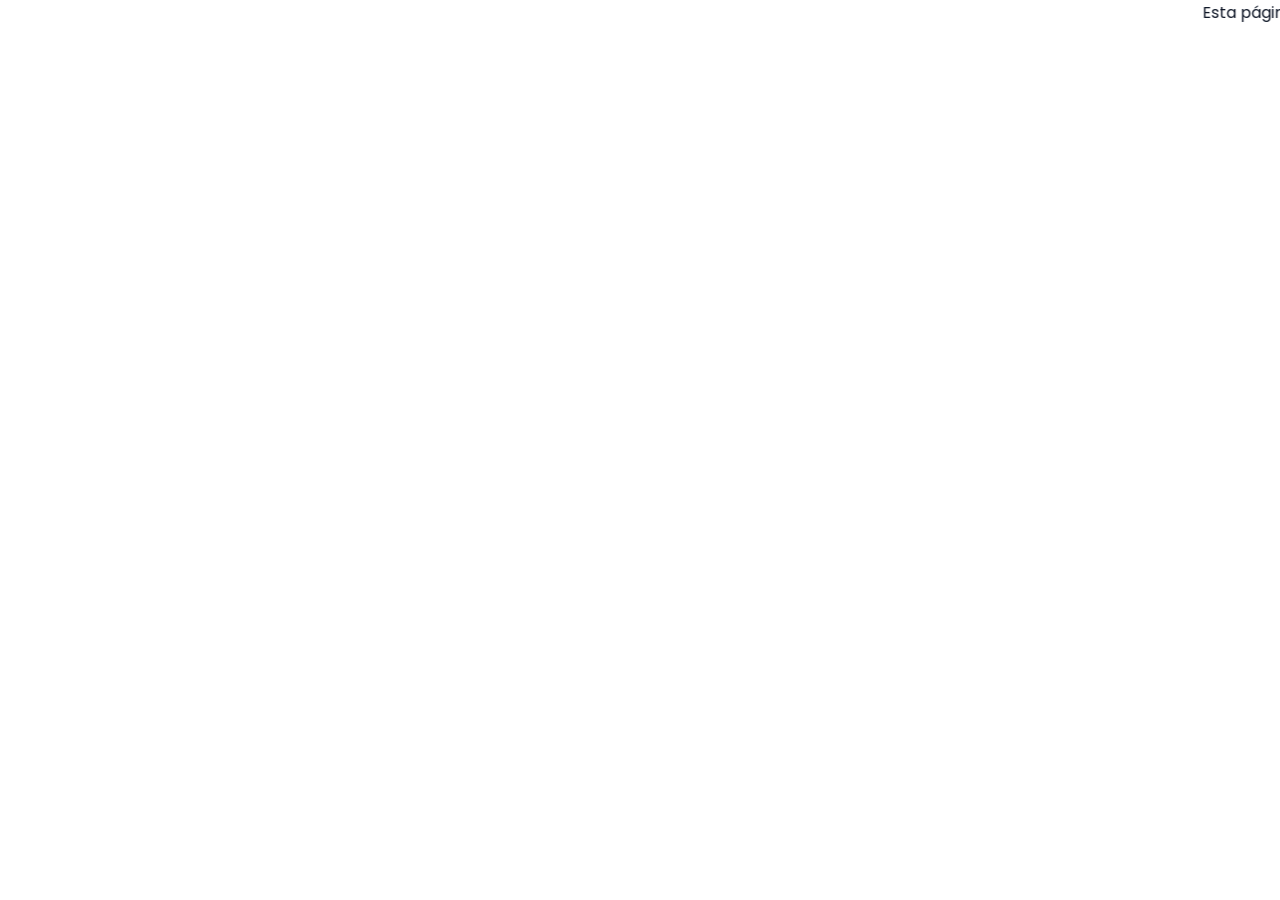
==== index.html @ 63342a6b "esquema base Para trabajo colaborativo" ====
<!DOCTYPE html>
<html lang="es">
<head>
  <meta charset="UTF-8">
  <meta name="viewport" content="width=device-width, initial-scale=1.0">
  <title>Landing Page — Proyecto Tesis</title>
  <link rel="preconnect" href="https://fonts.googleapis.com">
  <link rel="preconnect" href="https://fonts.gstatic.com" crossorigin>
  <link href="https://fonts.googleapis.com/css2?family=Poppins:wght@400;500;600;700&display=swap" rel="stylesheet">
  <link rel="stylesheet" href="styles/global.css">
  <link rel="stylesheet" href="styles/landing.css">
</head>
<body>

  <marquee>Esta página es responsabilidad de: Ruth Nayeli Antón Tasayco</marquee>

  <header>
    <!-- Header compartido -->
  </header>

  <main>
    <!-- Contenido de Landing Page -->
  </main>

  <footer>
    <!-- Footer compartido -->
  </footer>

  <script src="scripts/global.js"></script>
  <script src="scripts/landing.js"></script>
</body>
</html>
---- styles/global.css ----
/* ─── FUENTE (respaldo por si el CDN tarda) ─────────────────────────── */
@import url('https://fonts.googleapis.com/css2?family=Poppins:wght@400;500;600;700&display=swap');

/* ─── VARIABLES ─────────────────────────────────────────────────────── */
:root {
  /* Colores principales */
  --violeta:        #4F39F6;
  --verde:          #00A63E;
  --negro:          #101828;
  --morado:         #9810FA;

  /* Colores de apoyo */
  --gris:           #989696;
  --verde-claro:    #DBFCE7;
  --naranja:        #E17100;
  --amarillo-claro: #FEF3C6;

  /* Tipografía */
  --fuente: 'Poppins', sans-serif;

  /* Espaciados */
  --espacio-s: 8px;
  --espacio-m: 16px;
  --espacio-l: 32px;

  /* Bordes */
  --radio-card: 12px;
  --radio-btn:  8px;
}

/* ─── RESET ─────────────────────────────────────────────────────────── */
*, *::before, *::after {
  box-sizing: border-box;
  margin: 0;
  padding: 0;
}

html {
  font-size: 16px;
  scroll-behavior: smooth;
}

body {
  font-family: var(--fuente);
  color: var(--negro);
  background-color: #ffffff;
  line-height: 1.6;
  -webkit-font-smoothing: antialiased;
}

img, video {
  max-width: 100%;
  display: block;
}

a {
  text-decoration: none;
  color: inherit;
}

ul, ol {
  list-style: none;
}

button {
  font-family: var(--fuente);
  cursor: pointer;
  border: none;
  background: none;
}

input, textarea, select {
  font-family: var(--fuente);
  font-size: 1rem;
  outline: none;
  border: none;
}

h1, h2, h3, h4, h5, h6 {
  font-weight: 600;
  line-height: 1.2;
}
---- styles/landing.css ----
/* ─── Landing Page ──────────────────────────────────────────────────────
   Responsable: Ruth Nayeli Antón Tasayco
   Propiedad exclusiva. No editar fuera de esta rama.
─────────────────────────────────────────────────────────────────── */
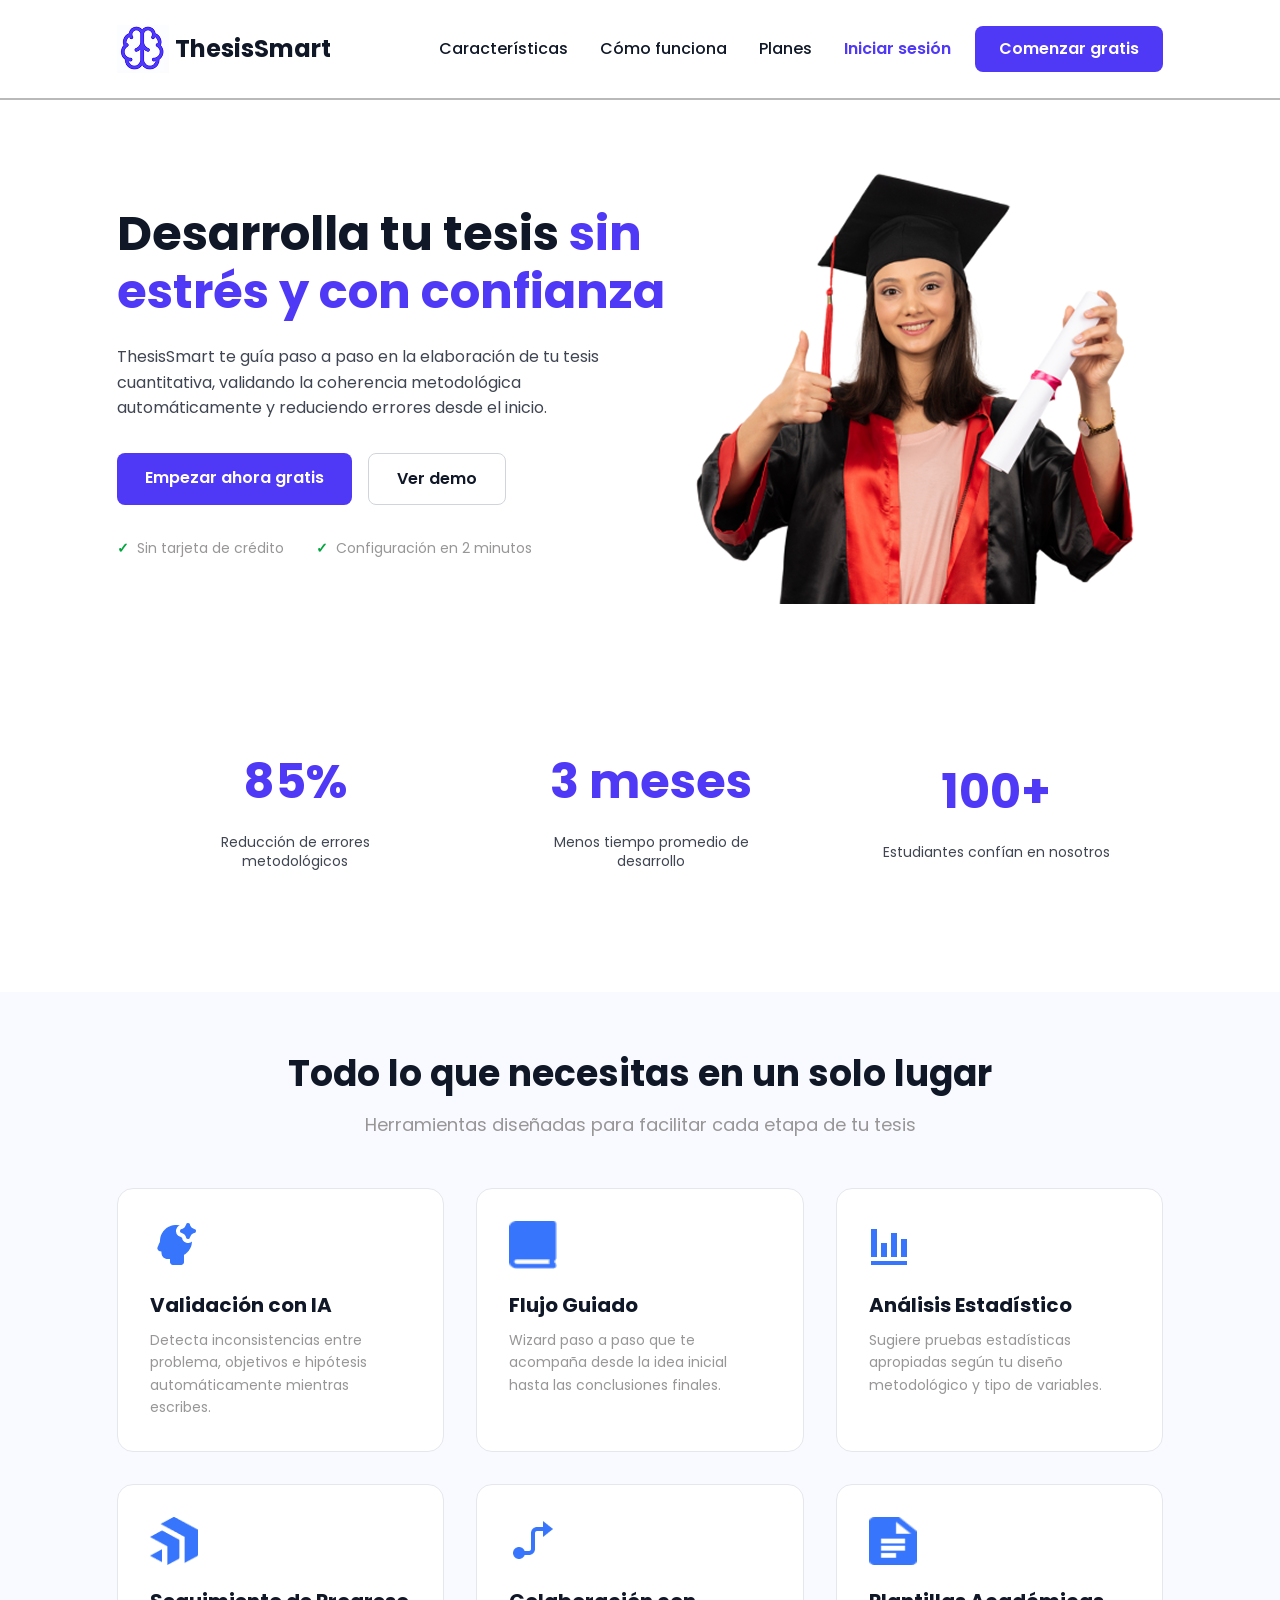
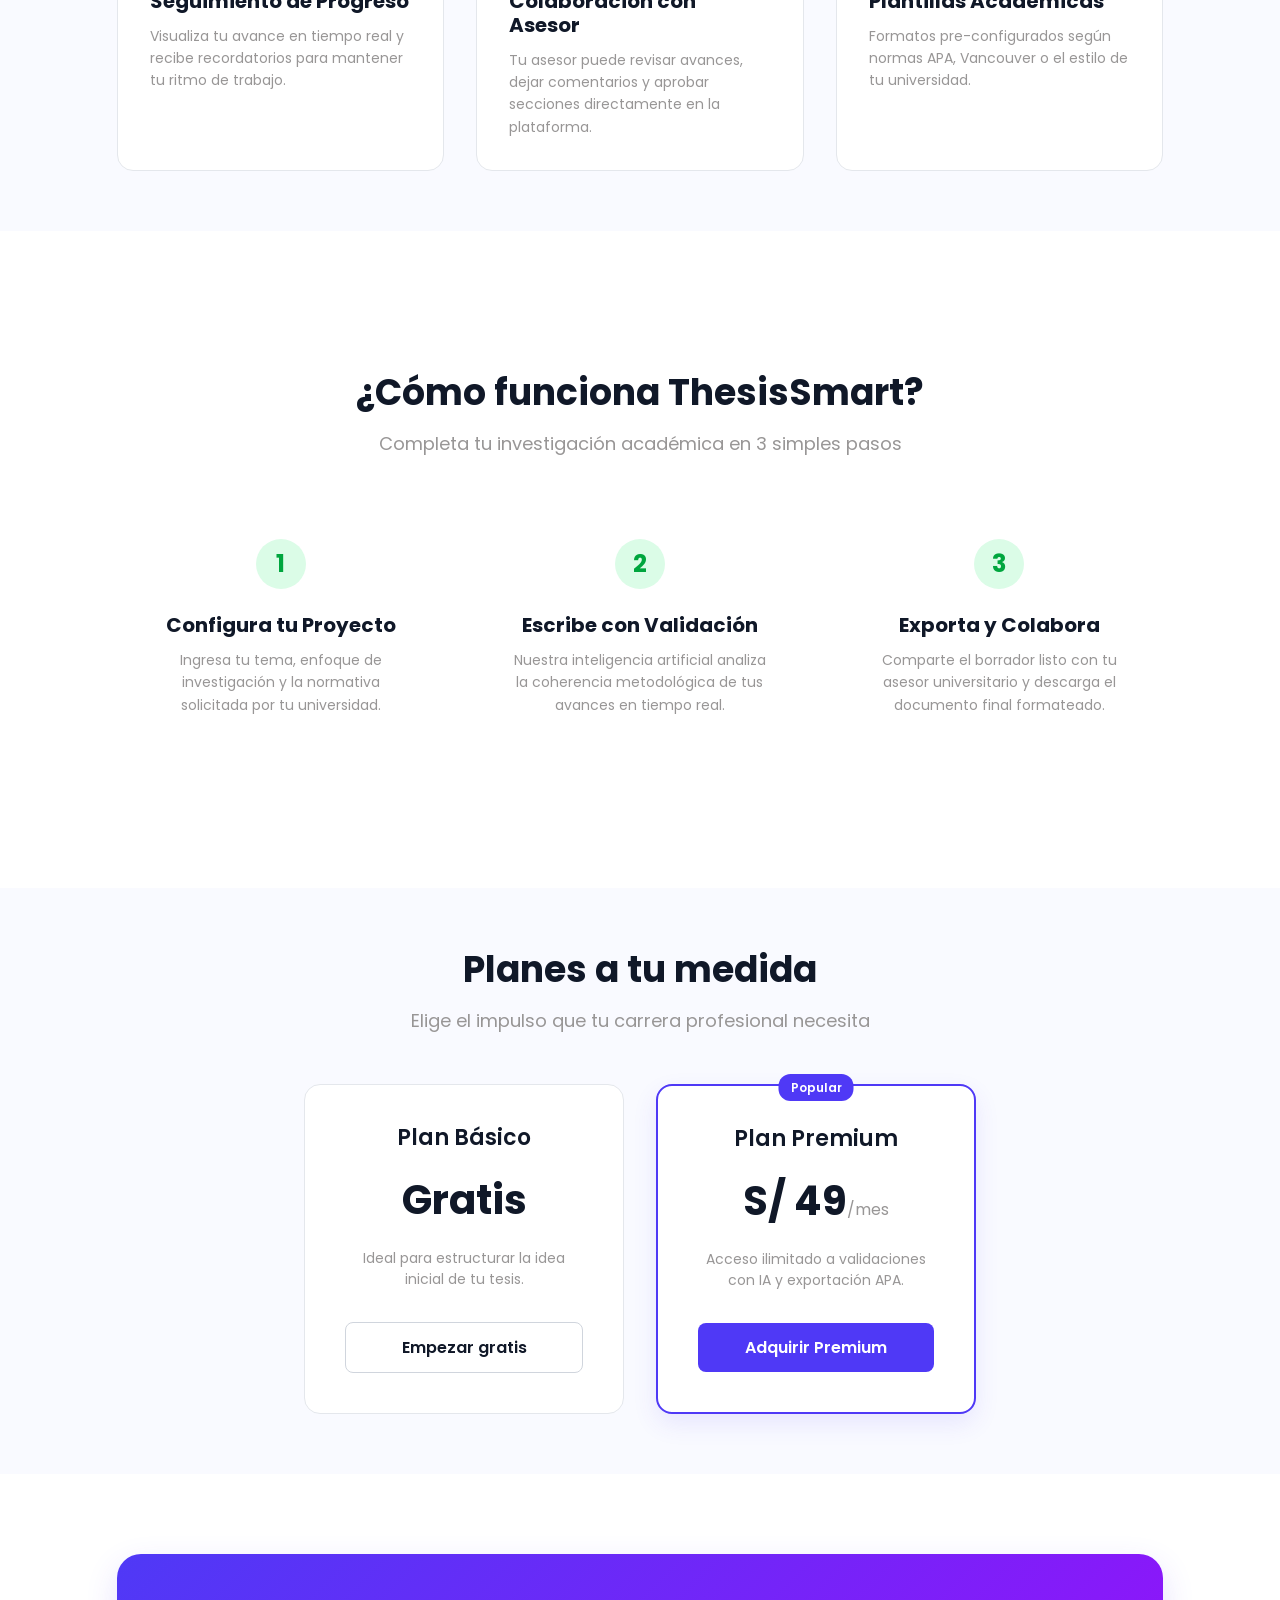
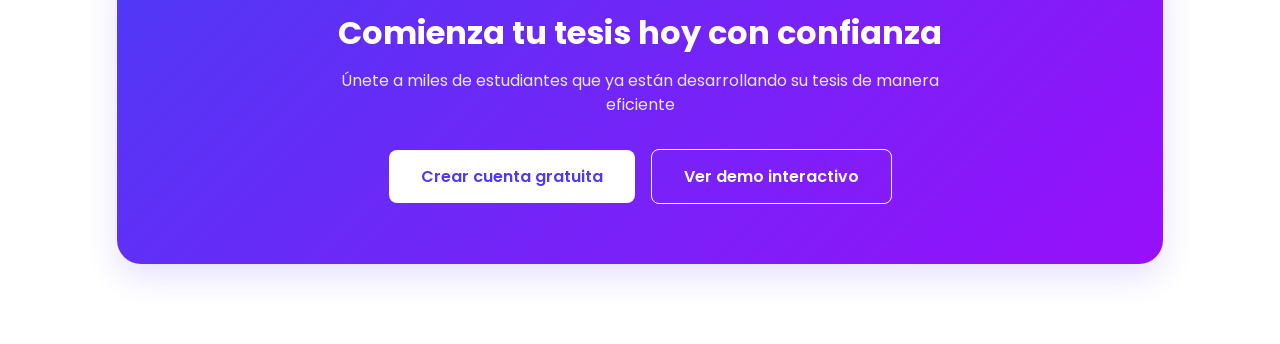
==== commit d056707c: "seccion landing page" ====
--- a/index.html
+++ b/index.html
@@ -12,21 +12,193 @@
 </head>
 <body>
 
-  <marquee>Esta página es responsabilidad de: Ruth Nayeli Antón Tasayco</marquee>
-
   <header>
-    <!-- Header compartido -->
+    <nav class="nav">
+      <a href="index.html" class="cuadro">
+        <img class="logo" height="48" width="52" src="images/landing/image 8.png" alt="ThesisSmart Logo">
+        <span class="titulo">ThesisSmart</span>
+      </a>
+
+      <div class="nav-rigth">
+        <ul class="menu">
+          <li><a href="#seccion-caracteristicas">Características</a></li>
+          <li><a href="#seccion-como-funciona">Cómo funciona</a></li>
+          <li><a href="#seccion-planes">Planes</a></li>
+        </ul>
+
+        <div class="text2">
+          <a href="auth.html" class="login">Iniciar sesión</a>
+          <a href="auth.html" class="comenzar">Comenzar gratis</a>
+        </div>
+      </div>
+    </nav>
   </header>
 
   <main>
-    <!-- Contenido de Landing Page -->
+    
+    <section class="hero-section">
+      <div class="hero-content">
+        <h1>Desarrolla tu tesis <span>sin estrés y con confianza</span></h1>
+        <p class="hero-description">
+          ThesisSmart te guía paso a paso en la elaboración de tu tesis cuantitativa, 
+          validando la coherencia metodológica automáticamente y reduciendo errores desde el inicio.
+        </p>
+
+        <div class="hero-buttons">
+          <a href="auth.html" class="btn-primary">Empezar ahora gratis</a>
+          <a href="#" class="btn-secondary" id="btn-hero-demo">Ver demo</a>
+        </div>
+
+        <div class="hero-features">
+          <p><span class="check-icon">✓</span> Sin tarjeta de crédito</p>
+          <p><span class="check-icon">✓</span> Configuración en 2 minutos</p>
+        </div>
+      </div>
+
+      <div class="hero-image">
+        <img src="images/landing/Diseño sin título 1.png" alt="Estudiante graduada de ThesisSmart">
+      </div>
+    </section>
+
+    <section class="stats-section">
+      <div class="stat-card">
+        <p class="stat-number">85%</p>
+        <p class="stat-text">Reducción de errores metodológicos</p>
+      </div>
+
+      <div class="stat-card">
+        <p class="stat-number">3 meses</p>
+        <p class="stat-text">Menos tiempo promedio de desarrollo</p>
+      </div>
+
+      <div class="stat-card">
+        <p class="stat-number">100+</p>
+        <p class="stat-text">Estudiantes confían en nosotros</p>
+      </div>
+    </section>
+
+    <section id="seccion-caracteristicas" class="features-section">
+      <div class="features-header">
+        <h2>Todo lo que necesitas en un solo lugar</h2>
+        <p>Herramientas diseñadas para facilitar cada etapa de tu tesis</p>
+      </div>
+
+      <div class="features-grid">
+        <div class="feature-card">
+          <img src="images/landing/mingcute_head-ai-fill.png" alt="Icono IA" class="feature-icon">
+          <h3>Validación con IA</h3>
+          <p>Detecta inconsistencias entre problema, objetivos e hipótesis automáticamente mientras escribes.</p>
+        </div>
+
+        <div class="feature-card">
+          <img src="images/landing/Group.png" alt="Icono Flujo" class="feature-icon">
+          <h3>Flujo Guiado</h3>
+          <p>Wizard paso a paso que te acompaña desde la idea inicial hasta las conclusiones finales.</p>
+        </div>
+
+        <div class="feature-card">
+          <img src="images/landing/mingcute_head-ai-fill (2).png" alt="Icono Análisis" class="feature-icon">
+          <h3>Análisis Estadístico</h3>
+          <p>Sugiere pruebas estadísticas apropiadas según tu diseño metodológico y tipo de variables.</p>
+        </div>
+
+        <div class="feature-card">
+          <img src="images/landing/Vector.png" alt="Icono Progreso" class="feature-icon">
+          <h3>Seguimiento de Progreso</h3>
+          <p>Visualiza tu avance en tiempo real y recibe recordatorios para mantener tu ritmo de trabajo.</p>
+        </div>
+
+        <div class="feature-card">
+          <img src="images/landing/linea-png.png" alt="Icono Asesor" class="feature-icon">
+          <h3>Colaboración con Asesor</h3>
+          <p>Tu asesor puede revisar avances, dejar comentarios y aprobar secciones directamente en la plataforma.</p>
+        </div>
+
+        <div class="feature-card">
+          <img src="images/landing/librito.png" alt="Icono Plantillas" class="feature-icon">
+          <h3>Plantillas Académicas</h3>
+          <p>Formatos pre-configurados según normas APA, Vancouver o el estilo de tu universidad.</p>
+        </div>
+      </div>
+    </section>
+
+    <section id="seccion-como-funciona" class="how-section">
+      <div class="features-header">
+        <h2>¿Cómo funciona ThesisSmart?</h2>
+        <p>Completa tu investigación académica en 3 simples pasos</p>
+      </div>
+      <div class="how-grid">
+        <div class="step-card">
+          <div class="step-number">1</div>
+          <h3>Configura tu Proyecto</h3>
+          <p>Ingresa tu tema, enfoque de investigación y la normativa solicitada por tu universidad.</p>
+        </div>
+        <div class="step-card">
+          <div class="step-number">2</div>
+          <h3>Escribe con Validación</h3>
+          <p>Nuestra inteligencia artificial analiza la coherencia metodológica de tus avances en tiempo real.</p>
+        </div>
+        <div class="step-card">
+          <div class="step-number">3</div>
+          <h3>Exporta y Colabora</h3>
+          <p>Comparte el borrador listo con tu asesor universitario y descarga el documento final formateado.</p>
+        </div>
+      </div>
+    </section>
+
+    <section id="seccion-planes" class="pricing-section">
+      <div class="features-header">
+        <h2>Planes a tu medida</h2>
+        <p>Elige el impulso que tu carrera profesional necesita</p>
+      </div>
+      <div class="pricing-grid">
+        <div class="price-card">
+          <h3>Plan Básico</h3>
+          <p class="price-amount">Gratis</p>
+          <p class="price-description">Ideal para estructurar la idea inicial de tu tesis.</p>
+          <a href="auth.html" class="btn-secondary">Empezar gratis</a>
+        </div>
+        <div class="price-card premium">
+          <div class="premium-badge">Popular</div>
+          <h3>Plan Premium</h3>
+          <p class="price-amount">S/ 49<span>/mes</span></p>
+          <p class="price-description">Acceso ilimitado a validaciones con IA y exportación APA.</p>
+          <a href="auth.html" class="btn-primary">Adquirir Premium</a>
+        </div>
+      </div>
+    </section>
+
+    <section class="cta-section">
+      <div class="cta-box">
+        <h2>Comienza tu tesis hoy con confianza</h2>
+        <p>Únete a miles de estudiantes que ya están desarrollando su tesis de manera eficiente</p>
+        <div class="cta-buttons">
+          <a href="auth.html" class="btn-cta">Crear cuenta gratuita</a>
+          <a href="#" class="btn-cta-secondary" id="btn-footer-demo">Ver demo interactivo</a>
+        </div>
+      </div>
+    </section>
+
   </main>
 
+  <div class="demo-floating-menu" id="panel-menu-demo">
+    <div class="demo-menu-header">
+      <h4>NAVEGACIÓN RÁPIDA (Demo)</h4>
+      <button id="btn-cerrar-demo" class="close-demo">&times</button>
+    </div>
+    <div class="demo-menu-links">
+      <a href="index.html" class="demo-link active">Landing Page</a>
+      <a href="auth.html" class="demo-link">Autenticación</a>
+      <a href="dashboard-estudiante.html" class="demo-link">Dashboard Estudiante</a>
+      <a href="gestionar-tesis.html" class="demo-link">Editor / Wizard</a>
+      <a href="dashboard-asesor.html" class="demo-link">Dashboard Asesor</a>
+    </div>
+  </div>
+
   <footer>
-    <!-- Footer compartido -->
-  </footer>
+    </footer>
 
   <script src="scripts/global.js"></script>
   <script src="scripts/landing.js"></script>
 </body>
-</html>
+</html>
--- a/styles/global.css
+++ b/styles/global.css
@@ -17,15 +17,6 @@
 
   /* Tipografía */
   --fuente: 'Poppins', sans-serif;
-
-  /* Espaciados */
-  --espacio-s: 8px;
-  --espacio-m: 16px;
-  --espacio-l: 32px;
-
-  /* Bordes */
-  --radio-card: 12px;
-  --radio-btn:  8px;
 }
 
 /* ─── RESET ─────────────────────────────────────────────────────────── */
--- a/styles/landing.css
+++ b/styles/landing.css
@@ -1,5 +1,535 @@
-/* ─── Landing Page ──────────────────────────────────────────────────────
-   Responsable: Ruth Nayeli Antón Tasayco
-   Propiedad exclusiva. No editar fuera de esta rama.
-─────────────────────────────────────────────────────────────────── */
-
+.nav {
+    display: flex;
+    justify-content: space-between;
+    align-items: center;
+    width: 100%;
+    height: 100px;
+    margin: 0 auto;
+    padding-left: 117px;
+    padding-right: 117px;
+    background-color: #ffffff;
+    box-sizing: border-box;
+    font-family: var(--fuente);
+    border-bottom: 2px solid #B9B9B9;
+}
+
+.cuadro {
+    display: flex;
+    align-items: center;
+    gap: 6px;
+    text-decoration: none;
+}
+
+.logo {
+    width: 52px;
+    height: 48px;
+    display: block;
+}
+
+.titulo {
+    font-family: var(--fuente);
+    font-weight: 700;
+    font-size: 24px;
+    color: var(--negro);
+    white-space: nowrap;
+}
+
+.nav-rigth {
+    display: flex;
+    align-items: center;
+    gap: 32px;
+}
+
+.menu {
+    display: flex;
+    align-items: center;
+    gap: 32px;
+    list-style: none;
+    margin: 0;
+    padding: 0;
+}
+
+.menu a {
+    text-decoration: none;
+    color: var(--negro);
+    font-family: var(--fuente);
+    font-weight: 500;
+}
+
+.text2 {
+    display: flex;
+    align-items: center;
+    gap: 24px;
+}
+
+.login {
+    text-decoration: none;
+    color: var(--violeta);
+    font-family: var(--fuente);
+    font-weight: 600;
+}
+
+.comenzar {
+    text-decoration: none;
+    background-color: var(--violeta);
+    color: #ffffff;
+    padding: 10px 24px;
+    border-radius: 8px;
+    font-family: var(--fuente);
+    font-weight: 600;
+}
+
+
+.hero-section {
+    display: flex;
+    justify-content: space-between;
+    align-items: center;
+    max-width: 1440px;
+    margin: 0 auto;
+    padding: 60px 117px;
+    box-sizing: border-box;
+}
+
+.hero-content {
+    max-width: 550px;
+}
+
+.hero-content h1 {
+    font-family: var(--fuente);
+    font-size: 48px;
+    font-weight: 700;
+    color: var(--negro);
+    line-height: 1.2;
+    margin: 0 0 24px 0;
+}
+
+.hero-content h1 span {
+    color: var(--violeta);
+}
+
+.hero-description {
+    font-family: var(--fuente);
+    font-size: 16px;
+    line-height: 1.6;
+    color: var(--negro);
+    margin: 0 0 32px 0;
+    opacity: 0.8;
+}
+
+.hero-buttons {
+    display: flex;
+    gap: 16px;
+    margin-bottom: 32px;
+}
+
+.btn-primary {
+    text-decoration: none;
+    background-color: var(--violeta);
+    color: #ffffff;
+    padding: 12px 28px;
+    border-radius: 8px;
+    font-family: var(--fuente);
+    font-weight: 600;
+    font-size: 16px;
+}
+
+.btn-secondary {
+    text-decoration: none;
+    background-color: #ffffff;
+    color: var(--negro);
+    padding: 12px 28px;
+    border: 1px solid #D0D5DD;
+    border-radius: 8px;
+    font-family: var(--fuente);
+    font-weight: 600;
+    font-size: 16px;
+}
+
+.hero-features {
+    display: flex;
+    gap: 32px;
+}
+
+.hero-features p {
+    font-family: var(--fuente);
+    font-size: 14px;
+    color: var(--gris);
+    display: flex;
+    align-items: center;
+    gap: 8px;
+    margin: 0;
+}
+
+.check-icon {
+    color: var(--verde);
+    font-weight: 700;
+}
+
+.hero-image img {
+    max-width: 100%;
+    height: auto;
+    display: block;
+}
+
+.stats-section {
+    display: flex;
+    justify-content: space-around;
+    align-items: center;
+    max-width: 1440px;
+    margin: 40px auto 0 auto;
+    padding: 40px 117px;
+    box-sizing: border-box;
+}
+
+.stat-card {
+    text-align: center;
+    max-width: 250px;
+}
+
+.stat-number {
+    font-family: var(--fuente);
+    font-size: 48px;
+    font-weight: 700;
+    color: var(--violeta);
+    margin: 0 0 12px 0;
+}
+
+.stat-text {
+    font-family: var(--fuente);
+    font-size: 14px;
+    color: var(--negro);
+    margin: 0;
+    line-height: 1.4;
+    opacity: 0.8;
+}
+
+.features-section {
+    margin: 80px auto 0 auto;
+    padding: 60px 117px;
+    box-sizing: border-box;
+    background-color: #F9FAFF;
+}
+
+.features-header {
+    text-align: center;
+    margin-bottom: 48px;
+}
+
+.features-header h2 {
+    font-family: var(--fuente);
+    font-size: 36px;
+    font-weight: 700;
+    color: var(--negro);
+    margin: 0 0 16px 0;
+}
+
+.features-header p {
+    font-family: var(--fuente);
+    font-size: 18px;
+    color: var(--gris);
+    margin: 0;
+}
+
+.features-grid {
+    display: grid;
+    grid-template-columns: repeat(3, 1fr);
+    gap: 32px;
+}
+
+.feature-card {
+    background-color: #ffffff;
+    border: 1px solid #E4E7EC;
+    border-radius: 16px;
+    padding: 32px;
+    box-sizing: border-box;
+    display: flex;
+    flex-direction: column;
+    align-items: flex-start;
+    text-align: left;
+}
+
+.feature-icon {
+    width: 48px;
+    height: 48px;
+    margin-bottom: 24px;
+}
+
+.feature-card h3 {
+    font-family: var(--fuente);
+    font-size: 20px;
+    font-weight: 700;
+    color: var(--negro);
+    margin: 0 0 12px 0;
+}
+
+.feature-card p {
+    font-family: var(--fuente);
+    font-size: 14px;
+    line-height: 1.6;
+    color: var(--gris);
+    margin: 0;
+}
+
+.cta-section {
+    max-width: 1440px;
+    margin: 80px auto;
+    padding: 0 117px;
+    box-sizing: border-box;
+}
+
+.cta-box {
+    background: linear-gradient(135deg, var(--violeta) 0%, var(--morado) 100%);
+    border-radius: 24px;
+    padding: 60px 40px;
+    text-align: center;
+    display: flex;
+    flex-direction: column;
+    align-items: center;
+    box-shadow: 0px 12px 32px rgba(79, 57, 246, 0.15);
+}
+
+.cta-box h2 {
+    font-family: var(--fuente);
+    font-size: 32px;
+    font-weight: 700;
+    color: #ffffff;
+    margin: 0 0 16px 0;
+}
+
+.cta-box p {
+    font-family: var(--fuente);
+    font-size: 16px;
+    color: #E4E7EC;
+    max-width: 600px;
+    margin: 0 0 32px 0;
+    line-height: 1.5;
+}
+
+.btn-cta {
+    text-decoration: none;
+    background-color: #ffffff;
+    color: var(--violeta);
+    padding: 14px 32px;
+    border-radius: 8px;
+    font-family: var(--fuente);
+    font-weight: 600;
+    font-size: 16px;
+    display: inline-block;
+}
+
+html {
+    scroll-behavior: smooth; 
+}
+
+.how-section {
+    max-width: 1440px;
+    margin: 80px auto 0 auto;
+    padding: 60px 117px;
+    box-sizing: border-box;
+}
+
+.how-grid {
+    display: grid;
+    grid-template-columns: repeat(3, 1fr);
+    gap: 32px;
+}
+
+.step-card {
+    background-color: #ffffff;
+    padding: 32px;
+    text-align: center;
+    box-sizing: border-box;
+}
+
+.step-number {
+    width: 50px;
+    height: 50px;
+    background-color: var(--verde-claro);
+    color: var(--verde);
+    font-size: 24px;
+    font-weight: 700;
+    border-radius: 50%;
+    display: flex;
+    align-items: center;
+    justify-content: center;
+    margin: 0 auto 24px auto;
+}
+
+.step-card h3 {
+    font-family: var(--fuente);
+    font-size: 20px;
+    font-weight: 700;
+    color: var(--negro);
+    margin: 0 0 12px 0;
+}
+
+.step-card p {
+    font-family: var(--fuente);
+    font-size: 14px;
+    line-height: 1.6;
+    color: var(--gris);
+    margin: 0;
+}
+
+.pricing-section {
+    margin: 80px auto 0 auto;
+    padding: 60px 117px;
+    box-sizing: border-box;
+    background-color: #F9FAFF;
+}
+
+.pricing-grid {
+    display: flex;
+    justify-content: center;
+    gap: 32px;
+}
+
+.price-card {
+    background-color: #ffffff;
+    border: 1px solid #E4E7EC;
+    border-radius: 16px;
+    padding: 40px;
+    width: 320px;
+    box-sizing: border-box;
+    text-align: center;
+    position: relative;
+    display: flex;
+    flex-direction: column;
+    justify-content: space-between;
+}
+
+.price-card.premium {
+    border: 2px solid var(--violeta);
+    box-shadow: 0px 10px 25px rgba(79, 57, 246, 0.1);
+}
+
+.premium-badge {
+    position: absolute;
+    top: -12px;
+    left: 50%;
+    transform: translateX(-50%);
+    background-color: var(--violeta);
+    color: white;
+    padding: 4px 12px;
+    font-size: 12px;
+    font-weight: 600;
+    border-radius: 12px;
+}
+
+.price-card h3 {
+    font-family: var(--fuente);
+    font-size: 22px;
+    color: var(--negro);
+    margin: 0 0 16px 0;
+}
+
+.price-amount {
+    font-family: var(--fuente);
+    font-size: 40px;
+    font-weight: 700;
+    color: var(--negro);
+    margin: 0 0 16px 0;
+}
+
+.price-amount span {
+    font-size: 16px;
+    color: var(--gris);
+    font-weight: 400;
+}
+
+.price-description {
+    font-family: var(--fuente);
+    font-size: 14px;
+    color: var(--gris);
+    margin: 0 0 32px 0;
+    line-height: 1.5;
+}
+
+.cta-buttons {
+    display: flex;
+    gap: 16px;
+    align-items: center;
+}
+
+.btn-cta-secondary {
+    text-decoration: none;
+    background-color: transparent;
+    color: #ffffff;
+    border: 1px solid #ffffff;
+    padding: 14px 32px;
+    border-radius: 8px;
+    font-family: var(--fuente);
+    font-weight: 600;
+    font-size: 16px;
+}
+
+.demo-floating-menu {
+    position: fixed;
+    bottom: 24px;
+    right: 24px;
+    background-color: #ffffff;
+    border-radius: 12px;
+    box-shadow: 0px 8px 30px rgba(0, 0, 0, 0.15);
+    border: 1px solid #E4E7EC;
+    width: 250px;
+    z-index: 9999;
+    font-family: var(--fuente);
+    overflow: hidden;
+    display: none; 
+}
+
+.demo-floating-menu.open {
+    display: block;
+}
+
+.demo-menu-header {
+    background-color: #F8F9FA;
+    padding: 12px 16px;
+    display: flex;
+    justify-content: space-between;
+    align-items: center;
+    border-bottom: 1px solid #E4E7EC;
+}
+
+.demo-menu-header h4 {
+    margin: 0;
+    font-size: 11px;
+    font-weight: 600;
+    color: var(--gris);
+    letter-spacing: 0.5px;
+}
+
+.close-demo {
+    background: none;
+    border: none;
+    font-size: 20px;
+    color: var(--gris);
+    cursor: pointer;
+    padding: 0;
+    line-height: 1;
+}
+
+.demo-menu-links {
+    display: flex;
+    flex-direction: column;
+}
+
+.demo-link {
+    padding: 10px 16px;
+    font-size: 13px;
+    color: var(--negro);
+    text-decoration: none;
+    font-weight: 500;
+    transition: background-color 0.2s;
+}
+
+.demo-link:hover {
+    background-color: #F4F5F7;
+    color: var(--violeta);
+}
+
+.demo-link.active {
+    background-color: #EEECFC;
+    color: var(--violeta);
+    font-weight: 600;
+}
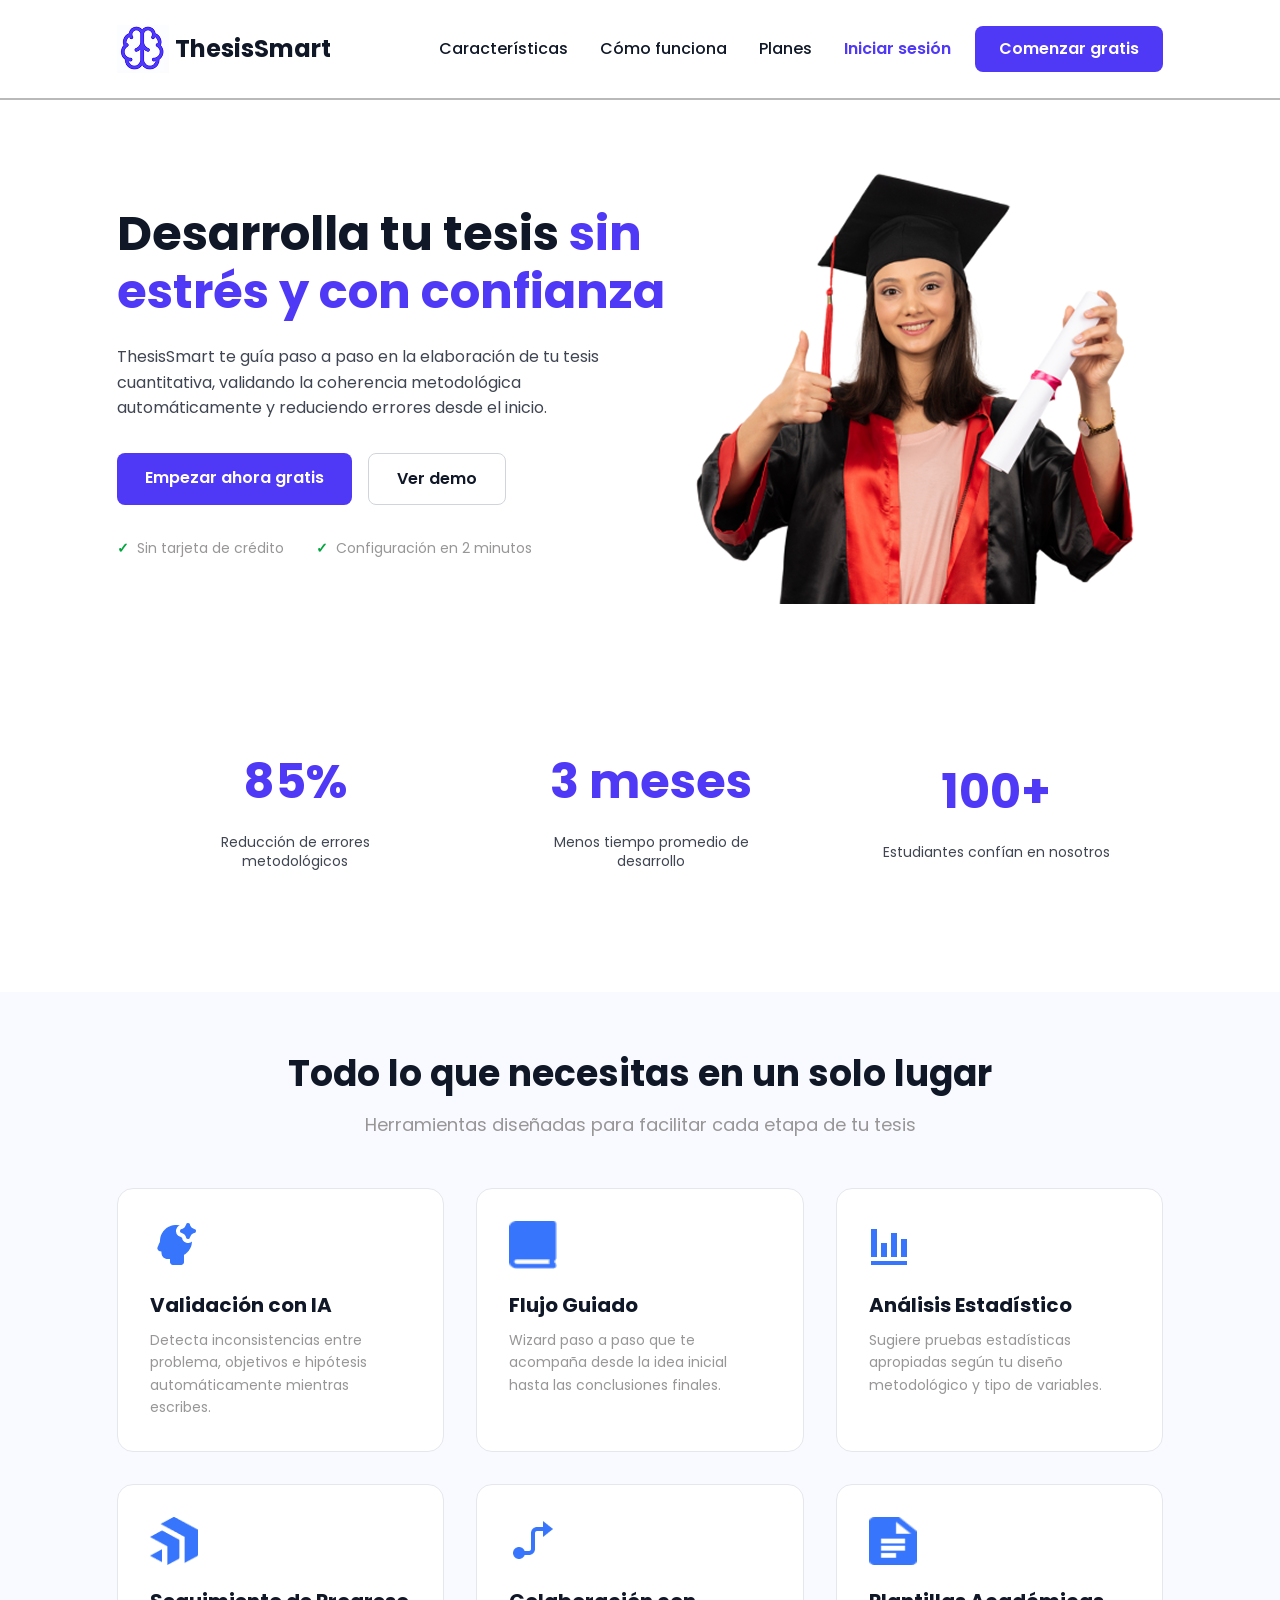
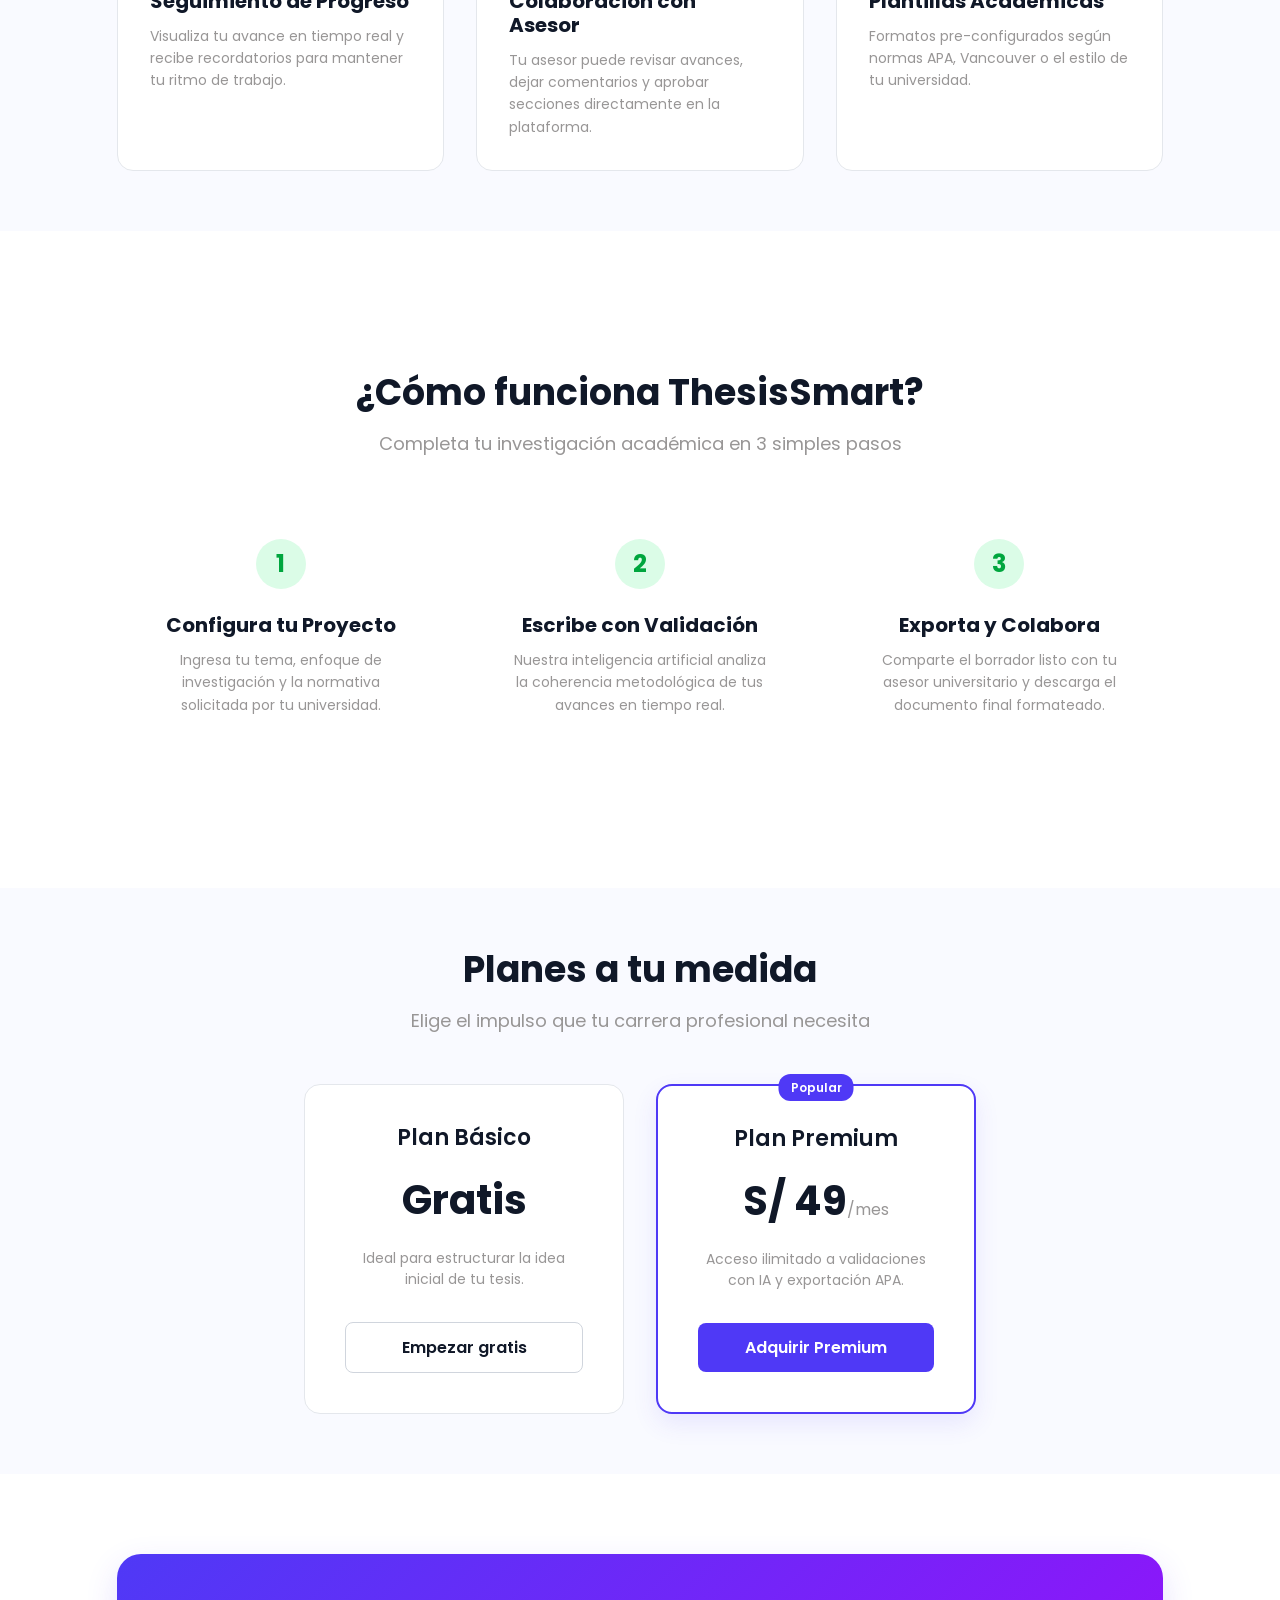
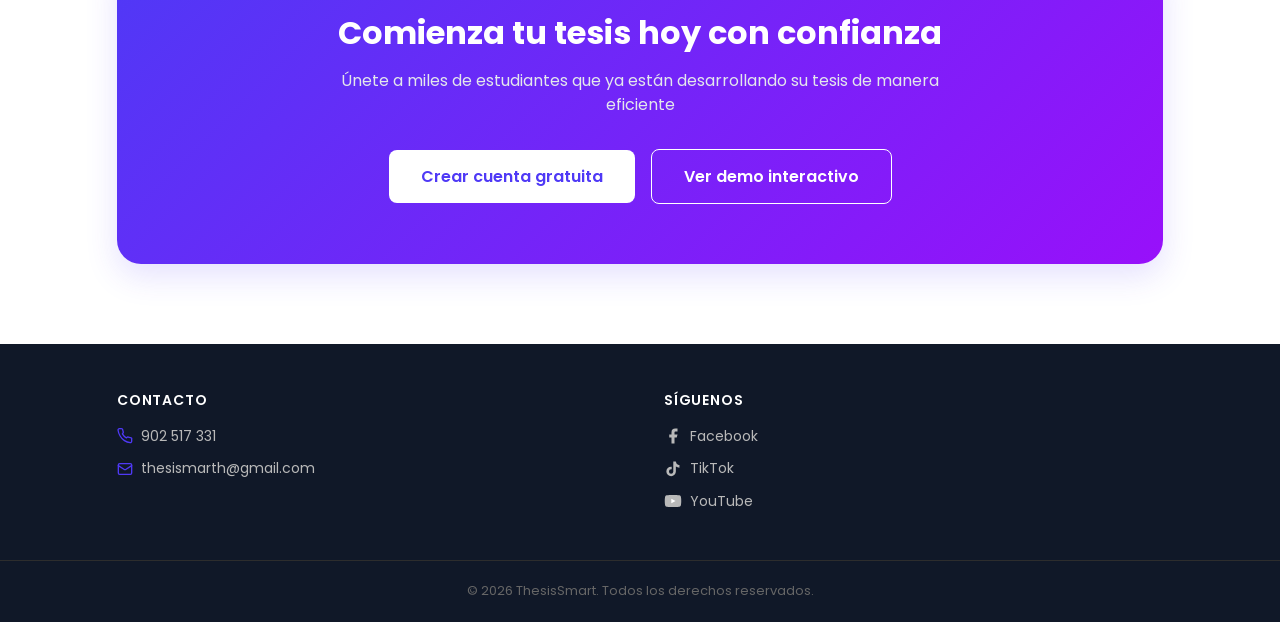
==== commit 1bb2cddd: "landing footer contacto y redes sociales" ====
--- a/index.html
+++ b/index.html
@@ -195,8 +195,44 @@
     </div>
   </div>
 
-  <footer>
-    </footer>
+  <footer class="site-footer">
+    <div class="footer-inner">
+
+      <div class="footer-col">
+        <h4 class="footer-heading">Contacto</h4>
+        <p class="footer-item">
+          <svg xmlns="http://www.w3.org/2000/svg" width="16" height="16" viewBox="0 0 24 24" fill="none" stroke="currentColor" stroke-width="2" stroke-linecap="round" stroke-linejoin="round" aria-hidden="true"><path d="M22 16.92v3a2 2 0 0 1-2.18 2 19.79 19.79 0 0 1-8.63-3.07A19.5 19.5 0 0 1 4.69 12a19.79 19.79 0 0 1-3.07-8.67A2 2 0 0 1 3.62 1h3a2 2 0 0 1 2 1.72 12.84 12.84 0 0 0 .7 2.81 2 2 0 0 1-.45 2.11L8.09 8.91a16 16 0 0 0 6 6l.81-.81a2 2 0 0 1 2.11-.45 12.84 12.84 0 0 0 2.81.7A2 2 0 0 1 22 16.92z"/></svg>
+          902 517 331
+        </p>
+        <p class="footer-item">
+          <svg xmlns="http://www.w3.org/2000/svg" width="16" height="16" viewBox="0 0 24 24" fill="none" stroke="currentColor" stroke-width="2" stroke-linecap="round" stroke-linejoin="round" aria-hidden="true"><rect width="20" height="16" x="2" y="4" rx="2"/><path d="m22 7-8.97 5.7a1.94 1.94 0 0 1-2.06 0L2 7"/></svg>
+          thesismarth@gmail.com
+        </p>
+      </div>
+
+      <div class="footer-col">
+        <h4 class="footer-heading">Síguenos</h4>
+        <div class="footer-socials">
+          <a href="https://www.facebook.com" target="_blank" rel="noopener noreferrer" class="social-link" aria-label="Facebook">
+            <svg xmlns="http://www.w3.org/2000/svg" width="18" height="18" viewBox="0 0 24 24" fill="currentColor" aria-hidden="true"><path d="M18 2h-3a5 5 0 0 0-5 5v3H7v4h3v8h4v-8h3l1-4h-4V7a1 1 0 0 1 1-1h3z"/></svg>
+            Facebook
+          </a>
+          <a href="https://www.tiktok.com" target="_blank" rel="noopener noreferrer" class="social-link" aria-label="TikTok">
+            <svg xmlns="http://www.w3.org/2000/svg" width="18" height="18" viewBox="0 0 24 24" fill="currentColor" aria-hidden="true"><path d="M19.59 6.69a4.83 4.83 0 0 1-3.77-4.25V2h-3.45v13.67a2.89 2.89 0 0 1-2.88 2.5 2.89 2.89 0 0 1-2.89-2.89 2.89 2.89 0 0 1 2.89-2.89c.28 0 .54.04.79.1V9.01a6.33 6.33 0 0 0-.79-.05 6.34 6.34 0 0 0-6.34 6.34 6.34 6.34 0 0 0 6.34 6.34 6.34 6.34 0 0 0 6.33-6.34V8.69a8.16 8.16 0 0 0 4.77 1.52V6.76a4.85 4.85 0 0 1-1-.07z"/></svg>
+            TikTok
+          </a>
+          <a href="https://www.youtube.com" target="_blank" rel="noopener noreferrer" class="social-link" aria-label="YouTube">
+            <svg xmlns="http://www.w3.org/2000/svg" width="18" height="18" viewBox="0 0 24 24" fill="currentColor" aria-hidden="true"><path d="M22.54 6.42a2.78 2.78 0 0 0-1.95-1.96C18.88 4 12 4 12 4s-6.88 0-8.59.46A2.78 2.78 0 0 0 1.46 6.42 29 29 0 0 0 1 12a29 29 0 0 0 .46 5.58 2.78 2.78 0 0 0 1.95 1.96C5.12 20 12 20 12 20s6.88 0 8.59-.46a2.78 2.78 0 0 0 1.95-1.96A29 29 0 0 0 23 12a29 29 0 0 0-.46-5.58z"/><polygon points="9.75 15.02 15.5 12 9.75 8.98 9.75 15.02" fill="#fff"/></svg>
+            YouTube
+          </a>
+        </div>
+      </div>
+
+    </div>
+    <div class="footer-bottom">
+      <p>&copy; 2026 ThesisSmart. Todos los derechos reservados.</p>
+    </div>
+  </footer>
 
   <script src="scripts/global.js"></script>
   <script src="scripts/landing.js"></script>
--- a/styles/landing.css
+++ b/styles/landing.css
@@ -532,4 +532,76 @@
     background-color: #EEECFC;
     color: var(--violeta);
     font-weight: 600;
+}
+
+/* ─── FOOTER ─────────────────────────────────────────────────────────── */
+.site-footer {
+    background-color: var(--negro);
+    color: #ffffff;
+    font-family: var(--fuente);
+}
+
+.footer-inner {
+    display: grid;
+    grid-template-columns: 1fr 1fr;
+    gap: 48px;
+    max-width: 1440px;
+    margin: 0 auto;
+    padding: 48px 117px;
+    box-sizing: border-box;
+}
+
+.footer-heading {
+    font-size: 14px;
+    font-weight: 600;
+    text-transform: uppercase;
+    letter-spacing: 0.8px;
+    color: #ffffff;
+    margin-bottom: 16px;
+}
+
+.footer-item {
+    display: flex;
+    align-items: center;
+    gap: 8px;
+    font-size: 14px;
+    color: #B9B9B9;
+    margin-bottom: 10px;
+}
+
+.footer-item svg {
+    flex-shrink: 0;
+    color: var(--violeta);
+}
+
+.footer-socials {
+    display: flex;
+    flex-direction: column;
+    gap: 10px;
+}
+
+.social-link {
+    display: flex;
+    align-items: center;
+    gap: 8px;
+    font-size: 14px;
+    color: #B9B9B9;
+    text-decoration: none;
+    transition: color 0.2s;
+}
+
+.social-link:hover {
+    color: #ffffff;
+}
+
+.social-link svg {
+    flex-shrink: 0;
+}
+
+.footer-bottom {
+    border-top: 1px solid #2D2D2D;
+    text-align: center;
+    padding: 20px 117px;
+    font-size: 13px;
+    color: #666666;
 }
